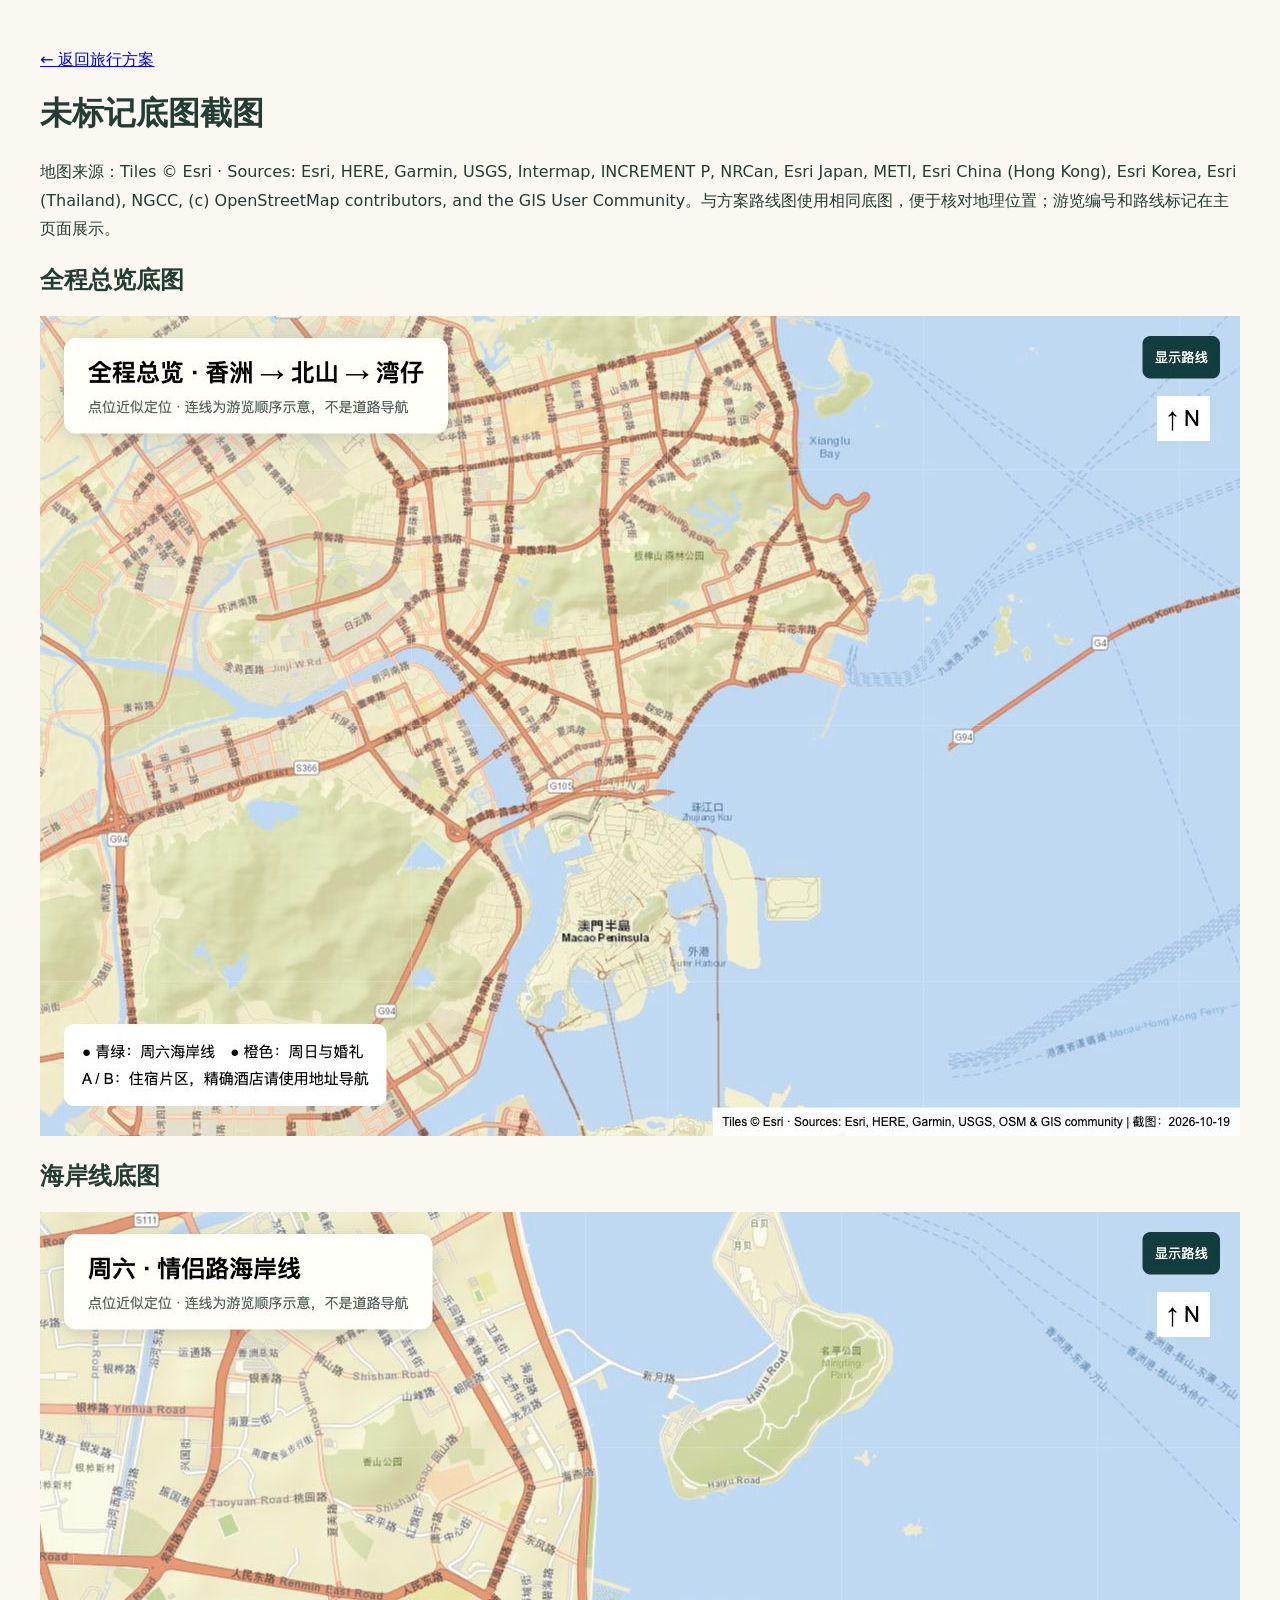
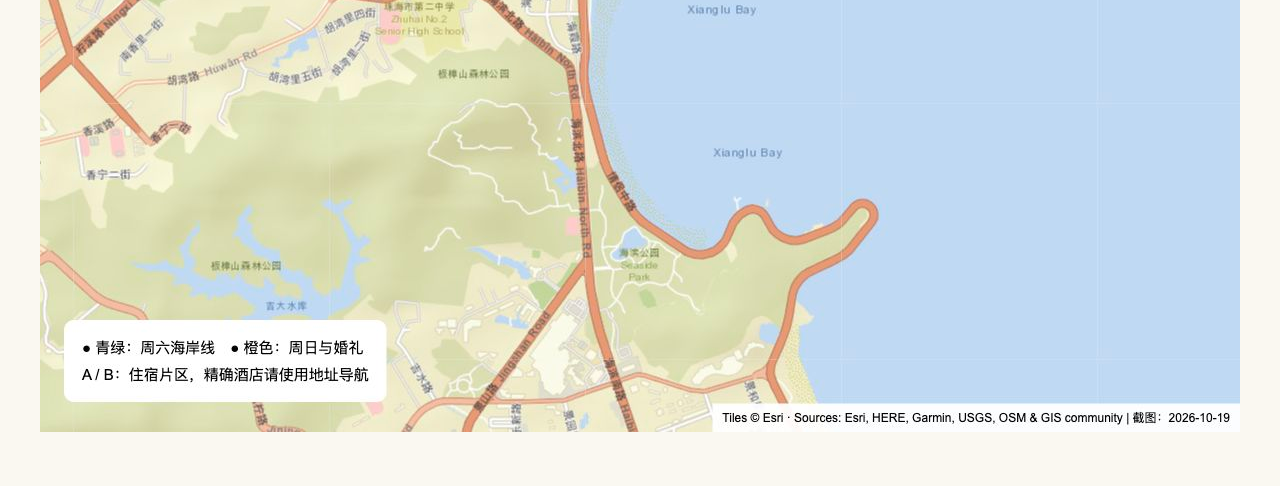
==== map-base.html @ 8a4caaa8 "Build shareable Zhuhai weekend travel guide" ====
<!doctype html><html lang="zh-CN"><meta charset="utf-8"><meta name="viewport" content="width=device-width,initial-scale=1"><title>珠海地图底图截图</title><style>body{max-width:1200px;margin:30px auto;padding:20px;font-family:system-ui;background:#faf8f1;color:#243d34}img{width:100%;height:auto}p{line-height:1.8}</style><a href="index.html#route">← 返回旅行方案</a><h1>未标记底图截图</h1><p>地图来源：Tiles © Esri · Sources: Esri, HERE, Garmin, USGS, Intermap, INCREMENT P, NRCan, Esri Japan, METI, Esri China (Hong Kong), Esri Korea, Esri (Thailand), NGCC, (c) OpenStreetMap contributors, and the GIS User Community。与方案路线图使用相同底图，便于核对地理位置；游览编号和路线标记在主页面展示。</p><h2>全程总览底图</h2><img src="assets/map-overview-base.jpg" alt="珠海香洲、南屏与湾仔真实地图底图截图"><h2>海岸线底图</h2><img src="assets/map-coast-base.jpg" alt="珠海情侣路与野狸岛真实地图底图截图"></html>
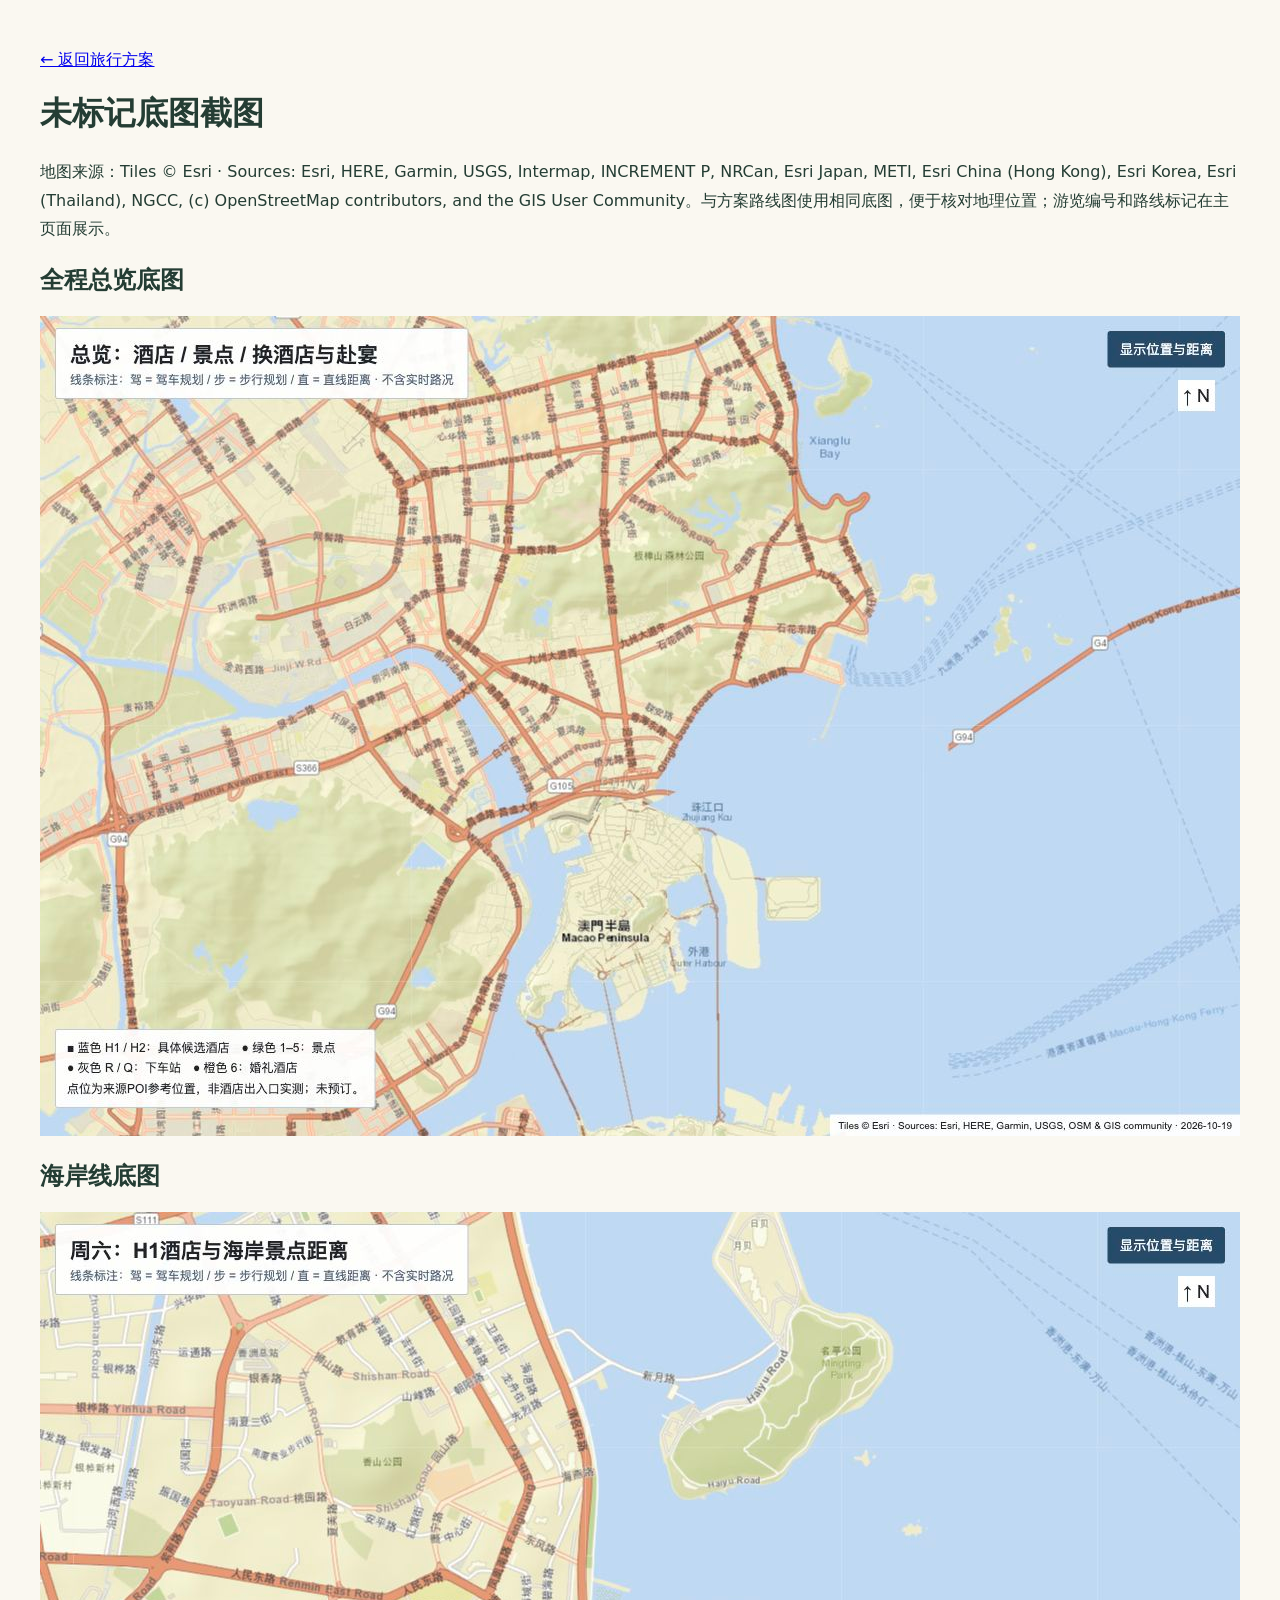
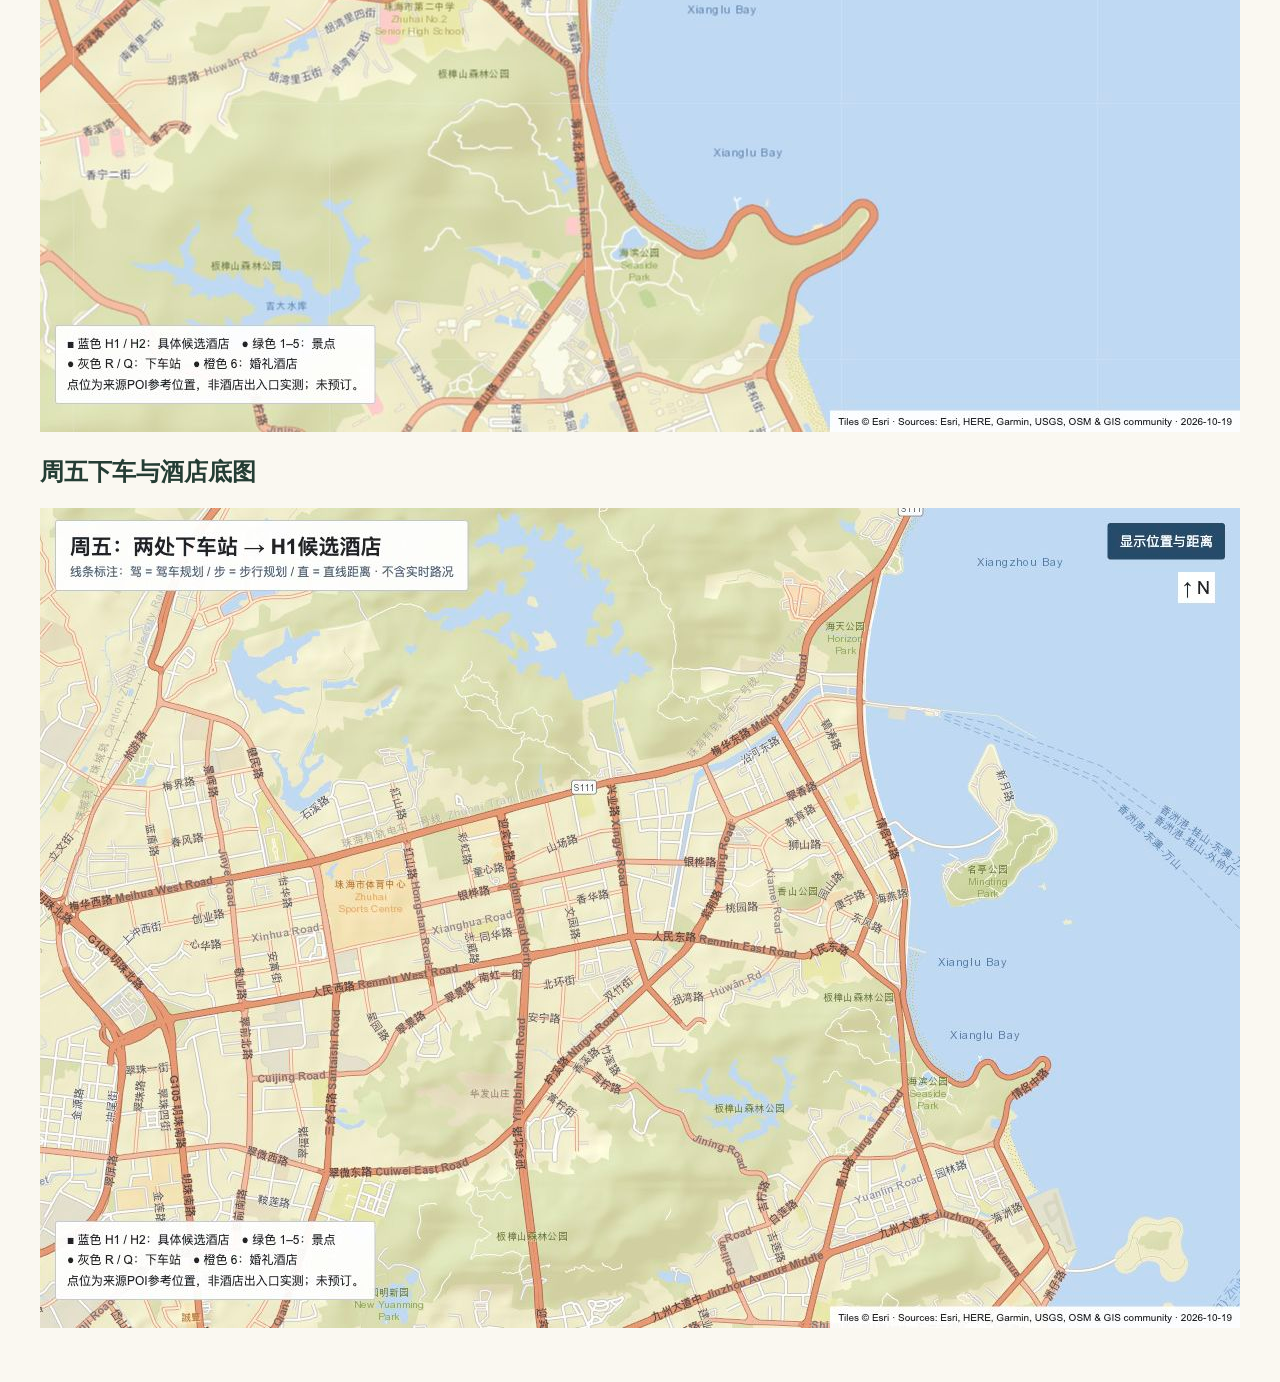
==== commit 48f43218: "Remove cover and add compact itinerary with hotel pins and routed distances" ====
--- a/map-base.html
+++ b/map-base.html
@@ -1 +1 @@
-<!doctype html><html lang="zh-CN"><meta charset="utf-8"><meta name="viewport" content="width=device-width,initial-scale=1"><title>珠海地图底图截图</title><style>body{max-width:1200px;margin:30px auto;padding:20px;font-family:system-ui;background:#faf8f1;color:#243d34}img{width:100%;height:auto}p{line-height:1.8}</style><a href="index.html#route">← 返回旅行方案</a><h1>未标记底图截图</h1><p>地图来源：Tiles © Esri · Sources: Esri, HERE, Garmin, USGS, Intermap, INCREMENT P, NRCan, Esri Japan, METI, Esri China (Hong Kong), Esri Korea, Esri (Thailand), NGCC, (c) OpenStreetMap contributors, and the GIS User Community。与方案路线图使用相同底图，便于核对地理位置；游览编号和路线标记在主页面展示。</p><h2>全程总览底图</h2><img src="assets/map-overview-base.jpg" alt="珠海香洲、南屏与湾仔真实地图底图截图"><h2>海岸线底图</h2><img src="assets/map-coast-base.jpg" alt="珠海情侣路与野狸岛真实地图底图截图"></html>+<!doctype html><html lang="zh-CN"><meta charset="utf-8"><meta name="viewport" content="width=device-width,initial-scale=1"><title>珠海地图底图截图</title><style>body{max-width:1200px;margin:30px auto;padding:20px;font-family:system-ui;background:#faf8f1;color:#243d34}img{width:100%;height:auto}p{line-height:1.8}</style><a href="index.html#route">← 返回旅行方案</a><h1>未标记底图截图</h1><p>地图来源：Tiles © Esri · Sources: Esri, HERE, Garmin, USGS, Intermap, INCREMENT P, NRCan, Esri Japan, METI, Esri China (Hong Kong), Esri Korea, Esri (Thailand), NGCC, (c) OpenStreetMap contributors, and the GIS User Community。与方案路线图使用相同底图，便于核对地理位置；游览编号和路线标记在主页面展示。</p><h2>全程总览底图</h2><img src="assets/map-overview-base.jpg" alt="珠海香洲、南屏与湾仔真实地图底图截图"><h2>海岸线底图</h2><img src="assets/map-coast-base.jpg" alt="珠海情侣路与野狸岛真实地图底图截图"><h2>周五下车与酒店底图</h2><img src="assets/map-arrival-base.jpg" alt="红山、香洲区府与酒店所在区域的未标注底图"></html>
